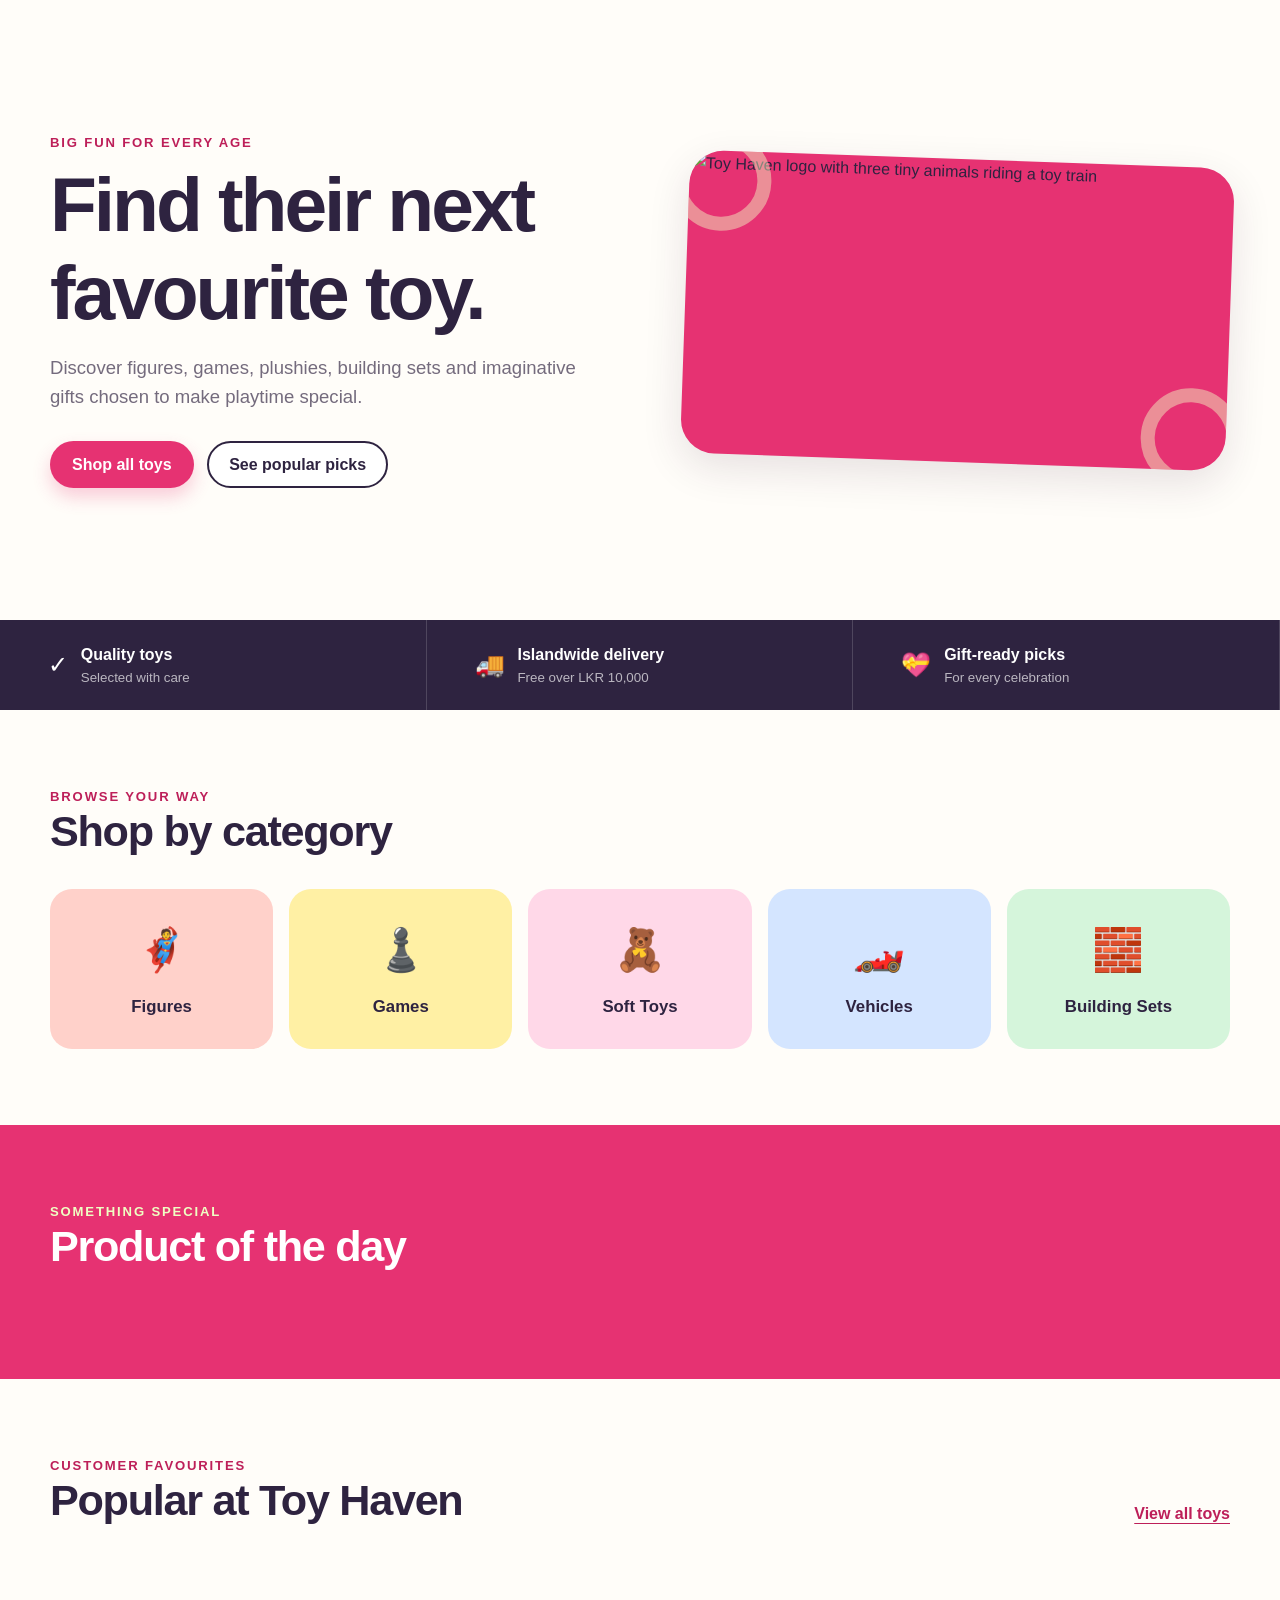
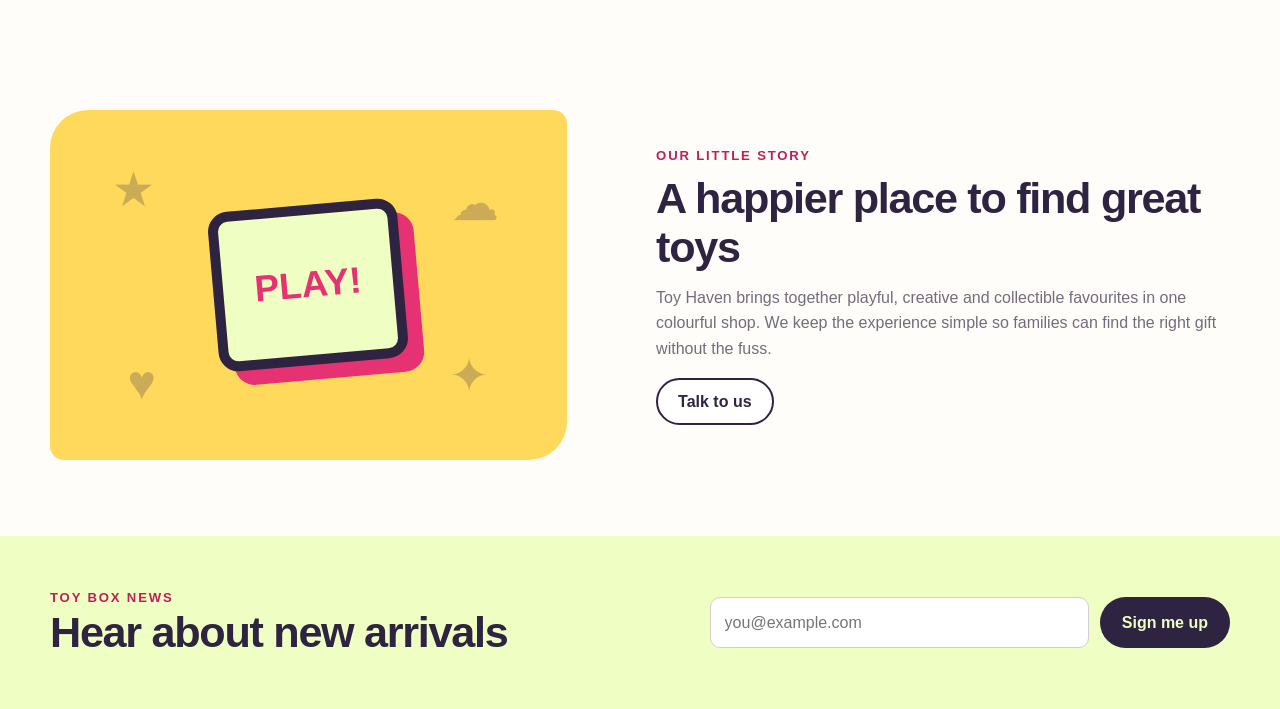
==== index.html @ d5429ff9 "Add files via upload" ====
<!DOCTYPE html>
<html lang="en">
<head>
  <meta charset="UTF-8">
  <meta name="viewport" content="width=device-width, initial-scale=1.0">
  <meta name="description" content="Toy Haven - fun toys, games and gifts for every kind of play.">
  <title>Toy Haven | Home</title>
  <link rel="icon" type="image/png" href="content/favicon.png">
  <link rel="stylesheet" href="styles.css">
</head>
<body data-page="home">
  <a class="skip-link" href="#main-content">Skip to main content</a>
  <div id="site-header"></div>

  <main id="main-content">
    <section class="hero section-shell">
      <div class="hero-copy">
        <p class="eyebrow">Big fun for every age</p>
        <h1>Find their next favourite toy.</h1>
        <p>Discover figures, games, plushies, building sets and imaginative gifts chosen to make playtime special.</p>
        <div class="hero-actions">
          <a class="button primary-button" href="products.html">Shop all toys</a>
          <a class="button secondary-button" href="#featured">See popular picks</a>
        </div>
      </div>
      <div class="hero-logo-card">
        <img src="content/logo.png" alt="Toy Haven logo with three tiny animals riding a toy train">
      </div>
    </section>

    <section class="benefits" aria-label="Shopping benefits">
      <div><span aria-hidden="true">✓</span><strong>Quality toys</strong><small>Selected with care</small></div>
      <div><span aria-hidden="true">🚚</span><strong>Islandwide delivery</strong><small>Free over LKR 10,000</small></div>
      <div><span aria-hidden="true">💝</span><strong>Gift-ready picks</strong><small>For every celebration</small></div>
    </section>

    <section class="section-shell page-section">
      <div class="section-heading">
        <div>
          <p class="eyebrow">Browse your way</p>
          <h2>Shop by category</h2>
        </div>
      </div>
      <div class="category-grid">
        <a href="products.html?category=Figures" class="category-card coral-card"><span>🦸</span><strong>Figures</strong></a>
        <a href="products.html?category=Games" class="category-card yellow-card"><span>♟️</span><strong>Games</strong></a>
        <a href="products.html?category=Soft%20Toys" class="category-card pink-card"><span>🧸</span><strong>Soft Toys</strong></a>
        <a href="products.html?category=Vehicles" class="category-card blue-card"><span>🏎️</span><strong>Vehicles</strong></a>
        <a href="products.html?category=Building%20Sets" class="category-card green-card"><span>🧱</span><strong>Building Sets</strong></a>
      </div>
    </section>

    <section class="day-pick-wrap page-section">
      <div class="section-shell">
        <div class="section-heading light-heading">
          <div>
            <p class="eyebrow">Something special</p>
            <h2>Product of the day</h2>
          </div>
        </div>
        <div id="product-of-day" class="day-pick"></div>
      </div>
    </section>

    <section id="featured" class="section-shell page-section">
      <div class="section-heading">
        <div>
          <p class="eyebrow">Customer favourites</p>
          <h2>Popular at Toy Haven</h2>
        </div>
        <a class="text-link" href="products.html">View all toys</a>
      </div>
      <div id="featured-products" class="product-grid"></div>
    </section>

    <section class="story section-shell page-section">
      <div class="story-visual" aria-hidden="true">
        <span>★</span><span>☁</span><span>♥</span><span>✦</span>
        <div class="story-box">PLAY!</div>
      </div>
      <div>
        <p class="eyebrow">Our little story</p>
        <h2>A happier place to find great toys</h2>
        <p>Toy Haven brings together playful, creative and collectible favourites in one colourful shop. We keep the experience simple so families can find the right gift without the fuss.</p>
        <a class="button secondary-button" href="feedback.html">Talk to us</a>
      </div>
    </section>

    <section class="newsletter">
      <div class="section-shell newsletter-inner">
        <div>
          <p class="eyebrow">Toy box news</p>
          <h2>Hear about new arrivals</h2>
        </div>
        <form id="newsletter-form" class="newsletter-form">
          <label class="sr-only" for="newsletter-email">Email address</label>
          <input id="newsletter-email" name="email" type="email" placeholder="you@example.com" required>
          <button class="button dark-button" type="submit">Sign me up</button>
        </form>
      </div>
    </section>
  </main>

  <div id="site-footer"></div>
  <div id="toast" class="toast" role="status" aria-live="polite"></div>
  <script src="js/app.js"></script>
</body>
</html>
---- styles.css ----
:root {
  --pink: #e63272;
  --pink-dark: #bd1f59;
  --pink-soft: #fff0f6;
  --cream: #efffc3;
  --yellow: #ffd95c;
  --coral: #ff856f;
  --aqua: #72d9d1;
  --green: #8adf9c;
  --blue: #80b8ff;
  --ink: #2e2340;
  --muted: #746b7d;
  --paper: #fffdf9;
  --line: #eadfe7;
  --white: #ffffff;
  --shadow: 0 14px 40px rgba(57, 28, 56, 0.12);
  --radius: 22px;
  --small-radius: 13px;
  --max-width: 1180px;
}

* {
  box-sizing: border-box;
}

html {
  scroll-behavior: smooth;
}

body {
  margin: 0;
  color: var(--ink);
  background: var(--paper);
  font-family: "Trebuchet MS", "Segoe UI", sans-serif;
  font-size: 1rem;
  line-height: 1.6;
}

body.modal-open {
  overflow: hidden;
}

img {
  display: block;
  max-width: 100%;
}

a {
  color: inherit;
}

button,
input,
select,
textarea {
  font: inherit;
}

button,
a {
  -webkit-tap-highlight-color: transparent;
}

h1,
h2,
h3,
p {
  margin-top: 0;
}

h1,
h2,
h3,
.brand-name {
  font-family: "Arial Rounded MT Bold", "Trebuchet MS", sans-serif;
  line-height: 1.15;
}

h1 {
  margin-bottom: 1rem;
  font-size: clamp(2.4rem, 6vw, 4.8rem);
  letter-spacing: -0.04em;
}

h2 {
  margin-bottom: 0.75rem;
  font-size: clamp(1.8rem, 4vw, 2.7rem);
  letter-spacing: -0.03em;
}

h3 {
  margin-bottom: 0.55rem;
  font-size: 1.2rem;
}

.section-shell {
  width: min(calc(100% - 2rem), var(--max-width));
  margin-inline: auto;
}

.page-section {
  padding-block: 4.75rem;
}

.min-page {
  min-height: 68vh;
}

.sr-only {
  position: absolute;
  width: 1px;
  height: 1px;
  padding: 0;
  margin: -1px;
  overflow: hidden;
  clip: rect(0, 0, 0, 0);
  white-space: nowrap;
  border: 0;
}

.skip-link {
  position: fixed;
  top: 0.75rem;
  left: 0.75rem;
  z-index: 1000;
  padding: 0.7rem 1rem;
  color: var(--white);
  background: var(--ink);
  border-radius: 8px;
  transform: translateY(-150%);
}

.skip-link:focus {
  transform: translateY(0);
}

.eyebrow {
  margin-bottom: 0.45rem;
  color: var(--pink-dark);
  font-size: 0.82rem;
  font-weight: 800;
  letter-spacing: 0.14em;
  text-transform: uppercase;
}

.button {
  display: inline-flex;
  min-height: 46px;
  align-items: center;
  justify-content: center;
  padding: 0.75rem 1.25rem;
  border: 2px solid transparent;
  border-radius: 999px;
  cursor: pointer;
  font-weight: 800;
  line-height: 1.2;
  text-decoration: none;
  transition: transform 160ms ease, box-shadow 160ms ease, background 160ms ease;
}

.button:hover {
  transform: translateY(-2px);
}

.button:focus-visible,
.icon-button:focus-visible,
.nav-link:focus-visible,
input:focus-visible,
select:focus-visible,
textarea:focus-visible,
summary:focus-visible {
  outline: 3px solid var(--aqua);
  outline-offset: 3px;
}

.primary-button {
  color: var(--white);
  background: var(--pink);
  box-shadow: 0 9px 18px rgba(230, 50, 114, 0.24);
}

.primary-button:hover {
  background: var(--pink-dark);
}

.secondary-button {
  color: var(--ink);
  background: var(--white);
  border-color: var(--ink);
}

.secondary-button:hover {
  color: var(--white);
  background: var(--ink);
}

.dark-button {
  color: var(--cream);
  background: var(--ink);
}

.full-button {
  width: 100%;
}

.text-link {
  color: var(--pink-dark);
  font-weight: 800;
  text-underline-offset: 4px;
}

/* Shared header */
.announcement {
  padding: 0.45rem 1rem;
  color: var(--cream);
  background: var(--ink);
  font-size: 0.9rem;
  text-align: center;
}

.site-header {
  position: sticky;
  top: 0;
  z-index: 100;
  background: rgba(255, 253, 249, 0.96);
  border-bottom: 1px solid var(--line);
  backdrop-filter: blur(12px);
}

.header-inner {
  display: flex;
  min-height: 76px;
  align-items: center;
  justify-content: space-between;
  gap: 1.25rem;
}

.brand {
  display: inline-flex;
  align-items: center;
  gap: 0.65rem;
  text-decoration: none;
}

.brand img {
  width: 48px;
  height: 48px;
  border-radius: 13px;
  object-fit: cover;
}

.brand-name {
  color: var(--pink);
  font-size: 1.45rem;
  font-weight: 900;
}

.main-nav {
  display: flex;
  align-items: center;
  gap: 0.3rem;
}

.nav-link {
  padding: 0.6rem 0.75rem;
  border-radius: 999px;
  color: var(--ink);
  font-weight: 700;
  text-decoration: none;
}

.nav-link:hover,
.nav-link.active {
  color: var(--pink-dark);
  background: var(--pink-soft);
}

.header-actions {
  display: flex;
  align-items: center;
  gap: 0.55rem;
}

.icon-button {
  position: relative;
  display: inline-flex;
  width: 43px;
  height: 43px;
  align-items: center;
  justify-content: center;
  border: 1px solid var(--line);
  border-radius: 50%;
  color: var(--ink);
  background: var(--white);
  font-size: 1.15rem;
  text-decoration: none;
}

.icon-button:hover {
  border-color: var(--pink);
}

.count-badge {
  position: absolute;
  top: -5px;
  right: -5px;
  display: grid;
  min-width: 20px;
  height: 20px;
  padding-inline: 0.3rem;
  place-items: center;
  border: 2px solid var(--paper);
  border-radius: 999px;
  color: var(--white);
  background: var(--pink);
  font-size: 0.7rem;
  font-weight: 900;
}

.menu-button {
  display: none;
  width: 43px;
  height: 43px;
  border: 1px solid var(--line);
  border-radius: 50%;
  color: var(--ink);
  background: var(--white);
  cursor: pointer;
  font-size: 1.25rem;
}

/* Home */
.hero {
  display: grid;
  min-height: 620px;
  align-items: center;
  grid-template-columns: 1fr 1fr;
  gap: clamp(2rem, 7vw, 6rem);
  padding-block: 4rem;
}

.hero-copy > p:not(.eyebrow) {
  max-width: 620px;
  color: var(--muted);
  font-size: 1.16rem;
}

.hero-actions {
  display: flex;
  flex-wrap: wrap;
  gap: 0.85rem;
  margin-top: 1.8rem;
}

.hero-logo-card {
  position: relative;
  overflow: hidden;
  border-radius: 34px;
  background: var(--pink);
  box-shadow: var(--shadow);
  transform: rotate(2deg);
}

.hero-logo-card::before,
.hero-logo-card::after {
  position: absolute;
  z-index: 1;
  width: 72px;
  height: 72px;
  border: 14px solid rgba(239, 255, 195, 0.45);
  border-radius: 50%;
  content: "";
}

.hero-logo-card::before {
  top: -20px;
  left: -18px;
}

.hero-logo-card::after {
  right: -15px;
  bottom: -18px;
}

.hero-logo-card img {
  width: 100%;
  aspect-ratio: 1.8 / 1;
  object-fit: cover;
}

.benefits {
  display: grid;
  grid-template-columns: repeat(3, 1fr);
  background: var(--ink);
}

.benefits div {
  display: grid;
  grid-template-columns: auto 1fr;
  column-gap: 0.8rem;
  align-items: center;
  padding: 1.35rem clamp(1rem, 4vw, 3rem);
  color: var(--white);
  border-right: 1px solid rgba(255, 255, 255, 0.16);
}

.benefits span {
  grid-row: span 2;
  font-size: 1.5rem;
}

.benefits small {
  color: rgba(255, 255, 255, 0.67);
}

.section-heading {
  display: flex;
  align-items: end;
  justify-content: space-between;
  gap: 1rem;
  margin-bottom: 2rem;
}

.section-heading h2,
.section-heading p {
  margin-bottom: 0;
}

.category-grid {
  display: grid;
  grid-template-columns: repeat(5, 1fr);
  gap: 1rem;
}

.category-card {
  display: grid;
  min-height: 160px;
  place-items: center;
  align-content: center;
  gap: 0.65rem;
  border-radius: var(--radius);
  text-align: center;
  text-decoration: none;
  transition: transform 160ms ease, box-shadow 160ms ease;
}

.category-card:hover {
  box-shadow: var(--shadow);
  transform: translateY(-5px) rotate(-1deg);
}

.category-card span {
  font-size: 2.6rem;
}

.category-card strong {
  font-size: 1.05rem;
}

.coral-card { background: #ffd1ca; }
.yellow-card { background: #fff0a4; }
.pink-card { background: #ffd8e8; }
.blue-card { background: #d4e5ff; }
.green-card { background: #d5f5db; }

.day-pick-wrap {
  color: var(--white);
  background: var(--pink);
}

.light-heading .eyebrow {
  color: var(--cream);
}

.day-pick {
  display: grid;
  overflow: hidden;
  grid-template-columns: minmax(280px, 0.85fr) 1fr;
  background: var(--white);
  border-radius: 30px;
  box-shadow: 0 22px 50px rgba(85, 12, 48, 0.23);
}

.day-pick-image {
  min-height: 390px;
  background: #f7f2f4;
}

.day-pick-image img {
  width: 100%;
  height: 100%;
  object-fit: contain;
}

.day-pick-content {
  display: flex;
  align-items: flex-start;
  justify-content: center;
  flex-direction: column;
  padding: clamp(2rem, 5vw, 4.5rem);
  color: var(--ink);
}

.day-pick-content .product-badge {
  position: static;
  margin-bottom: 0.8rem;
}

.day-pick-content h3 {
  font-size: clamp(2rem, 4vw, 3rem);
}

.day-pick-content p {
  color: var(--muted);
}

.price-large {
  margin-bottom: 1.2rem;
  color: var(--pink-dark);
  font-size: 1.8rem;
  font-weight: 900;
}

.story {
  display: grid;
  align-items: center;
  grid-template-columns: 0.9fr 1fr;
  gap: clamp(2rem, 7vw, 6rem);
}

.story > div:last-child > p:not(.eyebrow) {
  color: var(--muted);
}

.story-visual {
  position: relative;
  display: grid;
  min-height: 350px;
  place-items: center;
  overflow: hidden;
  border-radius: 38px 14px 38px 14px;
  background: var(--yellow);
}

.story-visual > span {
  position: absolute;
  color: rgba(46, 35, 64, 0.25);
  font-size: 3rem;
}

.story-visual > span:nth-child(1) { top: 12%; left: 12%; }
.story-visual > span:nth-child(2) { top: 16%; right: 13%; }
.story-visual > span:nth-child(3) { bottom: 11%; left: 15%; }
.story-visual > span:nth-child(4) { right: 15%; bottom: 13%; }

.story-box {
  display: grid;
  width: 190px;
  height: 160px;
  place-items: center;
  border: 10px solid var(--ink);
  border-radius: 20px;
  color: var(--pink);
  background: var(--cream);
  box-shadow: 15px 15px 0 var(--pink);
  font-size: 2.3rem;
  font-weight: 900;
  transform: rotate(-5deg);
}

.newsletter {
  padding-block: 3.2rem;
  background: var(--cream);
}

.newsletter-inner {
  display: flex;
  align-items: center;
  justify-content: space-between;
  gap: 2rem;
}

.newsletter-inner h2,
.newsletter-inner p {
  margin-bottom: 0;
}

.newsletter-form {
  display: flex;
  width: min(100%, 520px);
  gap: 0.65rem;
}

.newsletter-form input {
  flex: 1;
}

/* Forms and controls */
input,
select,
textarea {
  width: 100%;
  min-height: 46px;
  padding: 0.72rem 0.85rem;
  color: var(--ink);
  background: var(--white);
  border: 1px solid #d6cad3;
  border-radius: 10px;
}

textarea {
  resize: vertical;
}

input[type="checkbox"],
input[type="radio"] {
  width: 18px;
  height: 18px;
  min-height: auto;
  accent-color: var(--pink);
}

input[type="range"] {
  padding: 0;
  accent-color: var(--pink);
  border: 0;
}

/* Product cards */
.product-grid {
  display: grid;
  grid-template-columns: repeat(4, minmax(0, 1fr));
  gap: 1.25rem;
}

.product-card {
  position: relative;
  overflow: hidden;
  background: var(--white);
  border: 1px solid var(--line);
  border-radius: var(--radius);
  box-shadow: 0 7px 22px rgba(57, 28, 56, 0.07);
  transition: transform 160ms ease, box-shadow 160ms ease;
}

.product-card:hover {
  box-shadow: var(--shadow);
  transform: translateY(-5px);
}

.product-image-button {
  display: block;
  width: 100%;
  padding: 0;
  border: 0;
  cursor: pointer;
  background: #f8f4f7;
}

.product-card img {
  width: 100%;
  aspect-ratio: 1 / 0.9;
  object-fit: contain;
  mix-blend-mode: multiply;
}

.product-badge {
  position: absolute;
  top: 0.8rem;
  left: 0.8rem;
  z-index: 2;
  padding: 0.35rem 0.65rem;
  border-radius: 999px;
  color: var(--ink);
  background: var(--cream);
  font-size: 0.75rem;
  font-weight: 900;
}

.wishlist-button {
  position: absolute;
  top: 0.7rem;
  right: 0.7rem;
  z-index: 2;
  display: grid;
  width: 40px;
  height: 40px;
  place-items: center;
  border: 0;
  border-radius: 50%;
  color: var(--pink);
  background: var(--white);
  box-shadow: 0 5px 15px rgba(57, 28, 56, 0.14);
  cursor: pointer;
  font-size: 1.25rem;
}

.wishlist-button.saved {
  color: var(--white);
  background: var(--pink);
}

.product-info {
  padding: 1rem;
}

.product-meta {
  display: flex;
  justify-content: space-between;
  gap: 0.5rem;
  margin-bottom: 0.4rem;
  color: var(--muted);
  font-size: 0.78rem;
}

.product-name-button {
  padding: 0;
  border: 0;
  color: var(--ink);
  background: none;
  cursor: pointer;
  font-weight: 900;
  text-align: left;
}

.product-name-button:hover {
  color: var(--pink-dark);
}

.product-price {
  margin-bottom: 0.8rem;
  color: var(--pink-dark);
  font-size: 1.12rem;
  font-weight: 900;
}

.add-cart-button {
  width: 100%;
  padding: 0.68rem 0.9rem;
  color: var(--white);
  background: var(--ink);
  border: 0;
  border-radius: 999px;
  cursor: pointer;
  font-weight: 800;
}

.add-cart-button:hover {
  background: var(--pink);
}

/* Catalogue */
.page-intro {
  max-width: 750px;
  margin-bottom: 2.5rem;
}

.page-intro h1 {
  margin-bottom: 0.65rem;
}

.page-intro > p:last-child {
  color: var(--muted);
  font-size: 1.08rem;
}

.catalogue-layout {
  display: grid;
  align-items: start;
  grid-template-columns: 240px 1fr;
  gap: 2rem;
}

.filters {
  position: sticky;
  top: 105px;
  padding: 1.3rem;
  background: var(--pink-soft);
  border: 1px solid #f0cbd9;
  border-radius: var(--radius);
}

.filters h2 {
  font-size: 1.35rem;
}

.filters label {
  display: block;
  margin: 1rem 0 0.4rem;
  font-size: 0.9rem;
  font-weight: 800;
}

.filters .full-button {
  margin-top: 1.25rem;
}

.catalogue-toolbar {
  display: flex;
  align-items: center;
  justify-content: space-between;
  gap: 1rem;
  margin-bottom: 1.3rem;
}

.catalogue-toolbar p {
  margin: 0;
  font-weight: 800;
}

.catalogue-toolbar label {
  display: flex;
  align-items: center;
  gap: 0.55rem;
  white-space: nowrap;
}

.catalogue-toolbar select {
  width: auto;
}

.catalogue-results .product-grid {
  grid-template-columns: repeat(3, minmax(0, 1fr));
}

.empty-state {
  padding: 4rem 1rem;
  text-align: center;
}

.empty-state > span {
  display: block;
  margin-bottom: 0.8rem;
  color: var(--pink);
  font-size: 4rem;
}

.empty-state p {
  color: var(--muted);
}

/* Product modal */
.modal {
  position: fixed;
  inset: 0;
  z-index: 500;
}

.modal-backdrop {
  position: absolute;
  inset: 0;
  background: rgba(32, 21, 41, 0.72);
}

.modal-card {
  position: relative;
  z-index: 1;
  width: min(calc(100% - 2rem), 860px);
  max-height: calc(100vh - 2rem);
  margin: 1rem auto;
  overflow: auto;
  background: var(--white);
  border-radius: 28px;
}

.modal-close {
  position: absolute;
  top: 0.8rem;
  right: 0.8rem;
  z-index: 3;
  display: grid;
  width: 42px;
  height: 42px;
  place-items: center;
  border: 0;
  border-radius: 50%;
  color: var(--ink);
  background: var(--white);
  box-shadow: 0 4px 14px rgba(0, 0, 0, 0.12);
  cursor: pointer;
  font-size: 1.5rem;
}

.modal-product {
  display: grid;
  grid-template-columns: 1fr 1fr;
}

.modal-product-image {
  min-height: 420px;
  background: #f8f4f7;
}

.modal-product-image img {
  width: 100%;
  height: 100%;
  object-fit: contain;
}

.modal-product-info {
  display: flex;
  align-items: flex-start;
  justify-content: center;
  flex-direction: column;
  padding: clamp(2rem, 5vw, 4rem);
}

.modal-product-info h2 {
  font-size: clamp(2rem, 4vw, 2.8rem);
}

.modal-product-info > p {
  color: var(--muted);
}

.modal-actions {
  display: flex;
  flex-wrap: wrap;
  gap: 0.65rem;
  margin-top: 0.5rem;
}

/* Cart */
.cart-layout,
.checkout-layout {
  display: grid;
  align-items: start;
  grid-template-columns: minmax(0, 1fr) 360px;
  gap: 2rem;
}

.cart-items {
  display: grid;
  gap: 1rem;
}

.cart-item {
  display: grid;
  align-items: center;
  grid-template-columns: 120px 1fr auto;
  gap: 1rem;
  padding: 1rem;
  background: var(--white);
  border: 1px solid var(--line);
  border-radius: var(--radius);
}

.cart-item img {
  width: 120px;
  height: 105px;
  object-fit: contain;
  background: #f8f4f7;
  border-radius: 14px;
}

.cart-item-info p {
  margin-bottom: 0.35rem;
  color: var(--muted);
}

.cart-item-info strong {
  color: var(--pink-dark);
}

.cart-item-controls {
  display: grid;
  justify-items: end;
  gap: 0.65rem;
}

.quantity-control {
  display: flex;
  align-items: center;
  overflow: hidden;
  border: 1px solid var(--line);
  border-radius: 999px;
}

.quantity-control button {
  width: 38px;
  height: 38px;
  border: 0;
  background: var(--pink-soft);
  cursor: pointer;
  font-weight: 900;
}

.quantity-control span {
  min-width: 36px;
  text-align: center;
  font-weight: 800;
}

.remove-button {
  padding: 0;
  border: 0;
  color: var(--pink-dark);
  background: none;
  cursor: pointer;
  font-size: 0.88rem;
  font-weight: 800;
  text-decoration: underline;
  text-underline-offset: 3px;
}

.order-summary {
  padding: 1.5rem;
  background: var(--white);
  border: 1px solid var(--line);
  border-radius: var(--radius);
  box-shadow: 0 10px 30px rgba(57, 28, 56, 0.08);
}

.order-summary h2 {
  font-size: 1.5rem;
}

.summary-row {
  display: flex;
  align-items: center;
  justify-content: space-between;
  gap: 1rem;
  padding-block: 0.55rem;
}

.discount-row {
  color: #247142;
}

.total-row {
  margin: 0.65rem 0 1rem;
  padding-top: 1rem;
  border-top: 2px solid var(--ink);
  font-size: 1.2rem;
}

.delivery-note {
  padding: 0.7rem;
  color: #315f41;
  background: #e9f9ed;
  border-radius: 10px;
  font-size: 0.84rem;
}

.promo-form {
  margin-block: 1.2rem;
}

.promo-form > label {
  display: block;
  margin-bottom: 0.35rem;
  font-weight: 800;
}

.promo-form > div {
  display: flex;
}

.promo-form input {
  border-radius: 10px 0 0 10px;
}

.promo-form button {
  padding-inline: 1rem;
  border: 0;
  border-radius: 0 10px 10px 0;
  color: var(--white);
  background: var(--ink);
  cursor: pointer;
  font-weight: 800;
}

.promo-form small {
  display: block;
  margin-top: 0.35rem;
  color: var(--muted);
}

/* Checkout */
.checkout-form {
  display: grid;
  gap: 1.2rem;
}

.checkout-form fieldset,
.feedback-form,
.rating-fieldset {
  margin: 0;
  padding: 1.4rem;
  background: var(--white);
  border: 1px solid var(--line);
  border-radius: var(--radius);
}

.checkout-form legend,
.rating-fieldset legend {
  padding-inline: 0.45rem;
  font-size: 1.15rem;
  font-weight: 900;
}

.form-grid {
  display: grid;
  grid-template-columns: repeat(2, minmax(0, 1fr));
  gap: 1rem;
}

.form-grid label,
.feedback-form > label {
  display: grid;
  gap: 0.35rem;
  font-weight: 800;
}

.wide-field {
  grid-column: 1 / -1;
}

.radio-card {
  display: flex;
  align-items: start;
  gap: 0.8rem;
  margin-top: 0.8rem;
  padding: 1rem;
  border: 1px solid var(--line);
  border-radius: var(--small-radius);
  cursor: pointer;
}

.radio-card:has(input:checked) {
  background: var(--pink-soft);
  border-color: var(--pink);
}

.radio-card input {
  margin-top: 0.25rem;
}

.radio-card span {
  display: grid;
}

.radio-card small,
.safe-note {
  color: var(--muted);
}

.safe-note {
  margin: 0.9rem 0 0;
  font-size: 0.87rem;
}

.check-label {
  display: flex;
  align-items: center;
  gap: 0.65rem;
  font-weight: 700;
}

.sticky-summary {
  position: sticky;
  top: 105px;
}

.checkout-items {
  display: grid;
  gap: 0.65rem;
  margin-bottom: 1rem;
}

.checkout-item {
  display: grid;
  align-items: center;
  grid-template-columns: 52px 1fr auto;
  gap: 0.6rem;
  padding-bottom: 0.65rem;
  border-bottom: 1px solid var(--line);
  font-size: 0.88rem;
}

.checkout-item img {
  width: 52px;
  height: 52px;
  object-fit: contain;
  background: #f8f4f7;
  border-radius: 9px;
}

.checkout-item span {
  color: var(--muted);
}

.success-card {
  max-width: 680px;
  margin: 2rem auto;
  padding: 3rem;
  text-align: center;
  background: var(--white);
  border: 1px solid var(--line);
  border-radius: 30px;
  box-shadow: var(--shadow);
}

.success-card > span {
  display: grid;
  width: 80px;
  height: 80px;
  margin: 0 auto 1rem;
  place-items: center;
  border-radius: 50%;
  color: var(--white);
  background: #32a45d;
  font-size: 2.5rem;
  font-weight: 900;
}

/* Feedback */
.support-hero {
  padding-block: 5.5rem;
  color: var(--white);
  background: var(--pink);
}

.support-hero .eyebrow {
  color: var(--cream);
}

.support-hero p:last-child {
  margin-bottom: 0;
  font-size: 1.1rem;
}

.support-grid {
  display: grid;
  grid-template-columns: repeat(3, 1fr);
  gap: 1rem;
}

.support-grid article {
  padding: 1.7rem;
  background: var(--white);
  border: 1px solid var(--line);
  border-radius: var(--radius);
  text-align: center;
}

.support-grid article > span {
  display: grid;
  width: 58px;
  height: 58px;
  margin: 0 auto 0.8rem;
  place-items: center;
  border-radius: 50%;
  color: var(--pink-dark);
  background: var(--pink-soft);
  font-size: 1.5rem;
}

.support-grid h2 {
  font-size: 1.25rem;
}

.support-grid p {
  margin-bottom: 0.2rem;
  font-weight: 800;
}

.support-grid small {
  color: var(--muted);
}

.feedback-section {
  background: var(--pink-soft);
}

.two-column {
  display: grid;
  align-items: start;
  grid-template-columns: 0.8fr 1.2fr;
  gap: clamp(2rem, 6vw, 5rem);
}

.two-column > div > p:last-child {
  color: var(--muted);
}

.feedback-form {
  display: grid;
  gap: 1rem;
}

.feedback-form .rating-fieldset {
  padding: 0;
  border: 0;
  border-radius: 0;
}

.star-rating {
  display: flex;
  justify-content: flex-end;
  width: fit-content;
  flex-direction: row-reverse;
}

.star-rating input {
  position: absolute;
  opacity: 0;
  pointer-events: none;
}

.star-rating label {
  color: #d8cdd4;
  cursor: pointer;
  font-size: 2.1rem;
  line-height: 1;
}

.star-rating label:hover,
.star-rating label:hover ~ label,
.star-rating input:checked ~ label {
  color: #f5b800;
}

.faq-list {
  display: grid;
  gap: 0.8rem;
}

.faq-list details {
  padding: 1rem 1.2rem;
  background: var(--white);
  border: 1px solid var(--line);
  border-radius: var(--small-radius);
}

.faq-list summary {
  cursor: pointer;
  font-weight: 900;
}

.faq-list p {
  margin: 0.8rem 0 0;
  color: var(--muted);
}

/* Footer and toast */
.site-footer {
  padding-top: 3.5rem;
  color: rgba(255, 255, 255, 0.78);
  background: var(--ink);
}

.footer-grid {
  display: grid;
  grid-template-columns: 1.5fr 1fr 1fr;
  gap: 2rem;
  padding-bottom: 2.5rem;
}

.footer-brand .brand-name {
  color: var(--cream);
}

.footer-brand p {
  max-width: 360px;
  margin-top: 1rem;
}

.footer-column h2 {
  color: var(--white);
  font-size: 1.05rem;
}

.footer-column a,
.footer-column span {
  display: block;
  width: fit-content;
  margin-bottom: 0.45rem;
  color: inherit;
  text-decoration: none;
}

.footer-column a:hover {
  color: var(--cream);
  text-decoration: underline;
}

.footer-bottom {
  padding-block: 1rem;
  border-top: 1px solid rgba(255, 255, 255, 0.13);
  font-size: 0.82rem;
  text-align: center;
}

.footer-bottom p {
  margin: 0;
}

.toast {
  position: fixed;
  right: 1rem;
  bottom: 1rem;
  z-index: 700;
  max-width: min(360px, calc(100% - 2rem));
  padding: 0.85rem 1rem;
  color: var(--white);
  background: var(--ink);
  border-radius: 12px;
  box-shadow: var(--shadow);
  opacity: 0;
  pointer-events: none;
  transform: translateY(18px);
  transition: opacity 180ms ease, transform 180ms ease;
}

.toast.show {
  opacity: 1;
  transform: translateY(0);
}

/* Responsive */
@media (max-width: 980px) {
  .main-nav {
    position: absolute;
    top: 100%;
    right: 1rem;
    left: 1rem;
    display: none;
    align-items: stretch;
    flex-direction: column;
    padding: 0.8rem;
    background: var(--white);
    border: 1px solid var(--line);
    border-radius: 16px;
    box-shadow: var(--shadow);
  }

  .main-nav.open {
    display: flex;
  }

  .menu-button {
    display: inline-grid;
    place-items: center;
  }

  .hero {
    min-height: 0;
    grid-template-columns: 1fr 0.9fr;
    gap: 2rem;
  }

  .category-grid {
    grid-template-columns: repeat(3, 1fr);
  }

  .product-grid,
  .catalogue-results .product-grid {
    grid-template-columns: repeat(2, minmax(0, 1fr));
  }

  .catalogue-layout {
    grid-template-columns: 210px 1fr;
  }

  .cart-layout,
  .checkout-layout {
    grid-template-columns: minmax(0, 1fr) 320px;
  }
}

@media (max-width: 760px) {
  .page-section {
    padding-block: 3.5rem;
  }

  h1 {
    font-size: clamp(2.25rem, 12vw, 3.5rem);
  }

  .brand-name {
    display: none;
  }

  .header-inner {
    min-height: 68px;
  }

  .brand img {
    width: 44px;
    height: 44px;
  }

  .hero {
    grid-template-columns: 1fr;
    padding-block: 3rem;
  }

  .hero-logo-card {
    max-width: 560px;
    transform: none;
  }

  .benefits {
    grid-template-columns: 1fr;
  }

  .benefits div {
    border-right: 0;
    border-bottom: 1px solid rgba(255, 255, 255, 0.14);
  }

  .category-grid {
    grid-template-columns: repeat(2, 1fr);
  }

  .day-pick,
  .story,
  .modal-product,
  .two-column {
    grid-template-columns: 1fr;
  }

  .day-pick-image,
  .modal-product-image {
    min-height: 320px;
  }

  .story-visual {
    min-height: 300px;
  }

  .newsletter-inner,
  .newsletter-form {
    align-items: stretch;
    flex-direction: column;
  }

  .catalogue-layout,
  .cart-layout,
  .checkout-layout {
    grid-template-columns: 1fr;
  }

  .filters,
  .sticky-summary {
    position: static;
  }

  .support-grid {
    grid-template-columns: 1fr;
  }

  .footer-grid {
    grid-template-columns: 1fr 1fr;
  }

  .footer-brand {
    grid-column: 1 / -1;
  }
}

@media (max-width: 520px) {
  .section-shell {
    width: min(calc(100% - 1.25rem), var(--max-width));
  }

  .announcement {
    font-size: 0.78rem;
  }

  .header-inner {
    gap: 0.45rem;
  }

  .header-actions {
    gap: 0.35rem;
  }

  .icon-button,
  .menu-button {
    width: 40px;
    height: 40px;
  }

  .category-grid,
  .product-grid,
  .catalogue-results .product-grid,
  .form-grid,
  .footer-grid {
    grid-template-columns: 1fr;
  }

  .category-card {
    min-height: 130px;
  }

  .section-heading,
  .catalogue-toolbar {
    align-items: flex-start;
    flex-direction: column;
  }

  .catalogue-toolbar label,
  .catalogue-toolbar select {
    width: 100%;
  }

  .cart-item {
    grid-template-columns: 88px 1fr;
  }

  .cart-item img {
    width: 88px;
    height: 88px;
  }

  .cart-item-controls {
    grid-column: 1 / -1;
    justify-items: start;
  }

  .modal-actions,
  .modal-actions .button {
    width: 100%;
  }

  .success-card {
    padding: 2rem 1rem;
  }
}

@media (prefers-reduced-motion: reduce) {
  *,
  *::before,
  *::after {
    scroll-behavior: auto !important;
    transition-duration: 0.01ms !important;
  }
}
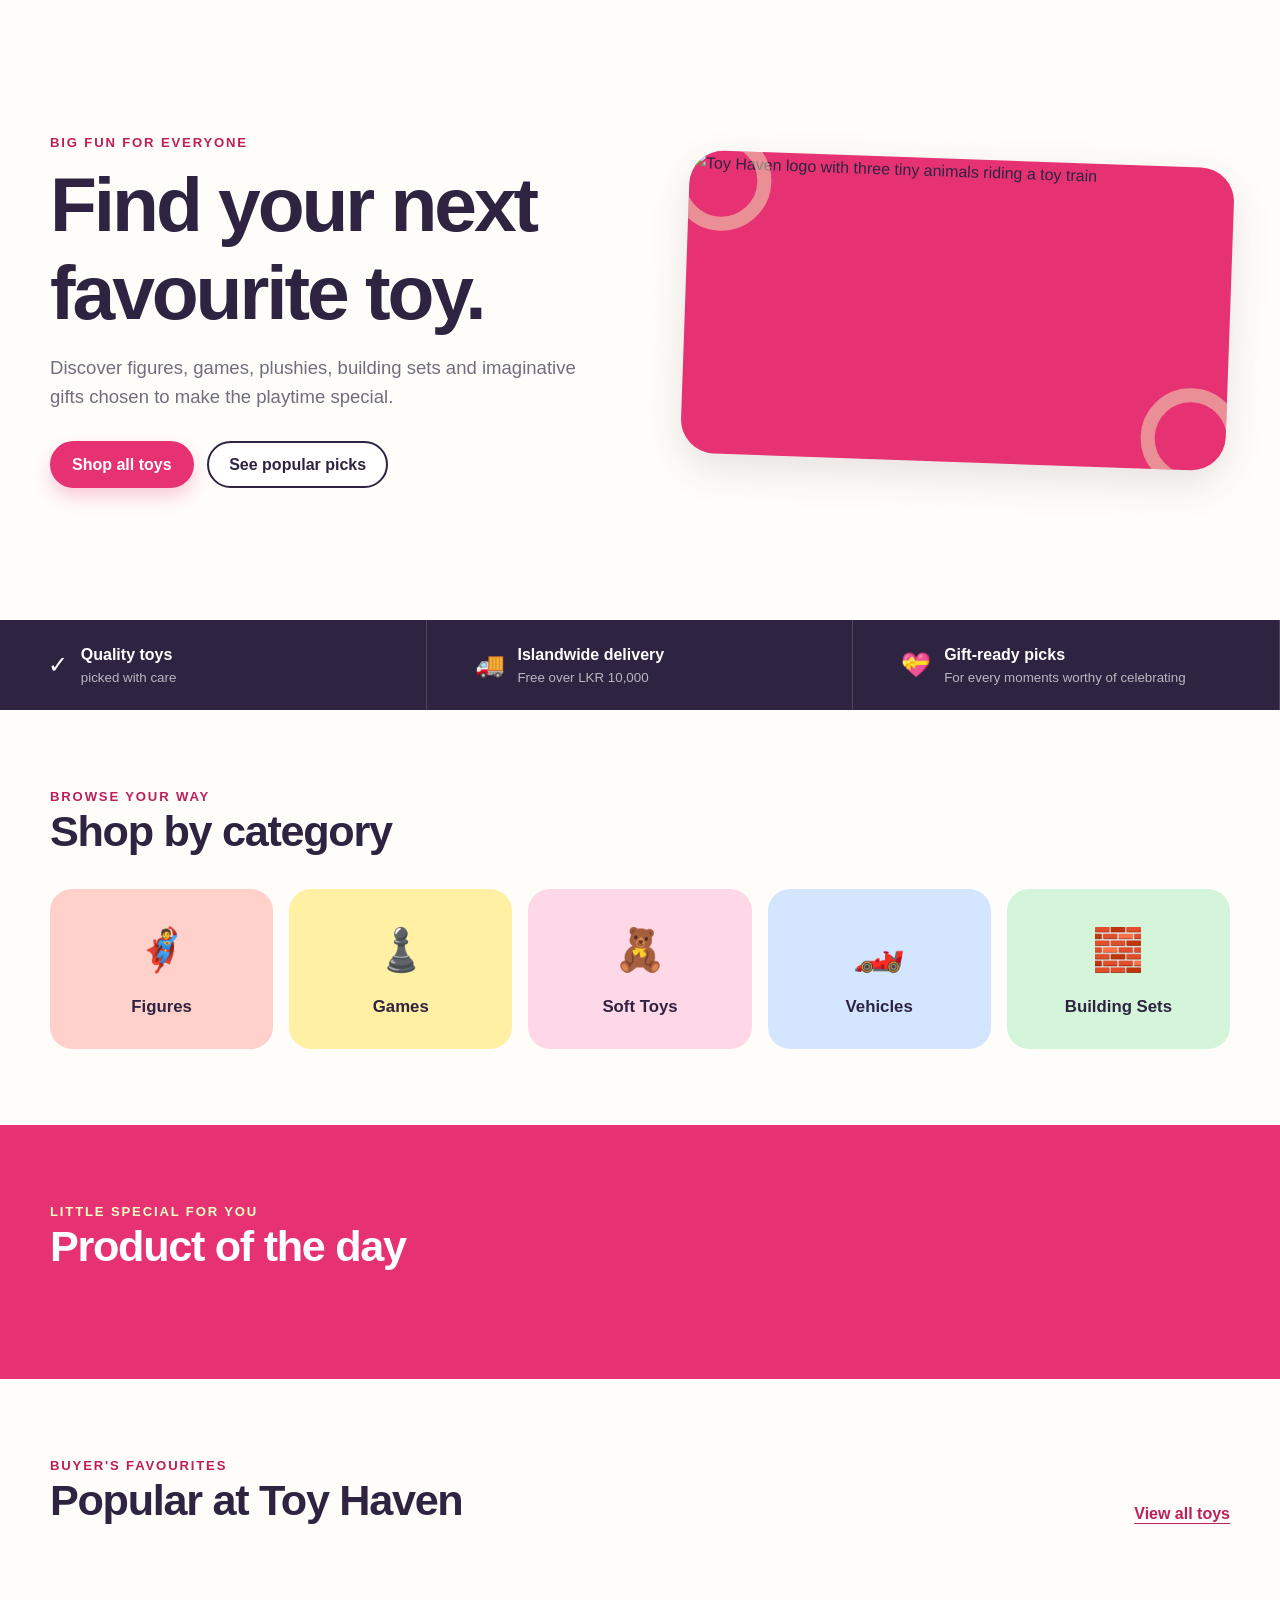
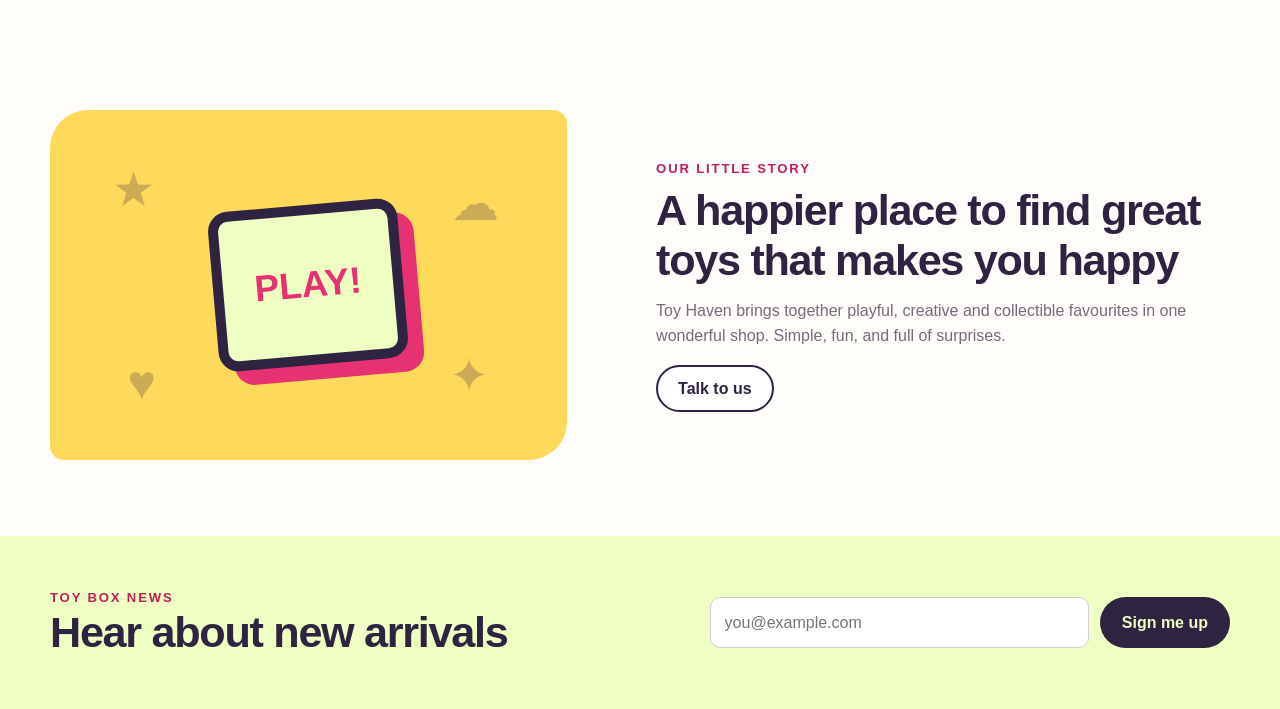
==== commit 9b6fc355: "Add files via upload" ====
--- a/index.html
+++ b/index.html
@@ -9,15 +9,15 @@
   <link rel="stylesheet" href="styles.css">
 </head>
 <body data-page="home">
-  <a class="skip-link" href="#main-content">Skip to main content</a>
+  <a class="skip-link" href="#main-content">Skip</a>
   <div id="site-header"></div>
 
   <main id="main-content">
     <section class="hero section-shell">
       <div class="hero-copy">
-        <p class="eyebrow">Big fun for every age</p>
-        <h1>Find their next favourite toy.</h1>
-        <p>Discover figures, games, plushies, building sets and imaginative gifts chosen to make playtime special.</p>
+        <p class="eyebrow">Big fun for everyone</p>
+        <h1>Find your next favourite toy.</h1>
+        <p>Discover figures, games, plushies, building sets and imaginative gifts chosen to make the playtime special.</p>
         <div class="hero-actions">
           <a class="button primary-button" href="products.html">Shop all toys</a>
           <a class="button secondary-button" href="#featured">See popular picks</a>
@@ -29,9 +29,9 @@
     </section>
 
     <section class="benefits" aria-label="Shopping benefits">
-      <div><span aria-hidden="true">✓</span><strong>Quality toys</strong><small>Selected with care</small></div>
+      <div><span aria-hidden="true">✓</span><strong>Quality toys</strong><small>picked with care</small></div>
       <div><span aria-hidden="true">🚚</span><strong>Islandwide delivery</strong><small>Free over LKR 10,000</small></div>
-      <div><span aria-hidden="true">💝</span><strong>Gift-ready picks</strong><small>For every celebration</small></div>
+      <div><span aria-hidden="true">💝</span><strong>Gift-ready picks</strong><small>For every moments worthy of celebrating</small></div>
     </section>
 
     <section class="section-shell page-section">
@@ -54,7 +54,7 @@
       <div class="section-shell">
         <div class="section-heading light-heading">
           <div>
-            <p class="eyebrow">Something special</p>
+            <p class="eyebrow">Little special for you</p>
             <h2>Product of the day</h2>
           </div>
         </div>
@@ -65,7 +65,7 @@
     <section id="featured" class="section-shell page-section">
       <div class="section-heading">
         <div>
-          <p class="eyebrow">Customer favourites</p>
+          <p class="eyebrow">Buyer's favourites</p>
           <h2>Popular at Toy Haven</h2>
         </div>
         <a class="text-link" href="products.html">View all toys</a>
@@ -80,8 +80,8 @@
       </div>
       <div>
         <p class="eyebrow">Our little story</p>
-        <h2>A happier place to find great toys</h2>
-        <p>Toy Haven brings together playful, creative and collectible favourites in one colourful shop. We keep the experience simple so families can find the right gift without the fuss.</p>
+        <h2>A happier place to find great toys that makes you happy</h2>
+        <p>Toy Haven brings together playful, creative and collectible favourites in one wonderful shop. Simple, fun, and full of surprises.</p>
         <a class="button secondary-button" href="feedback.html">Talk to us</a>
       </div>
     </section>
